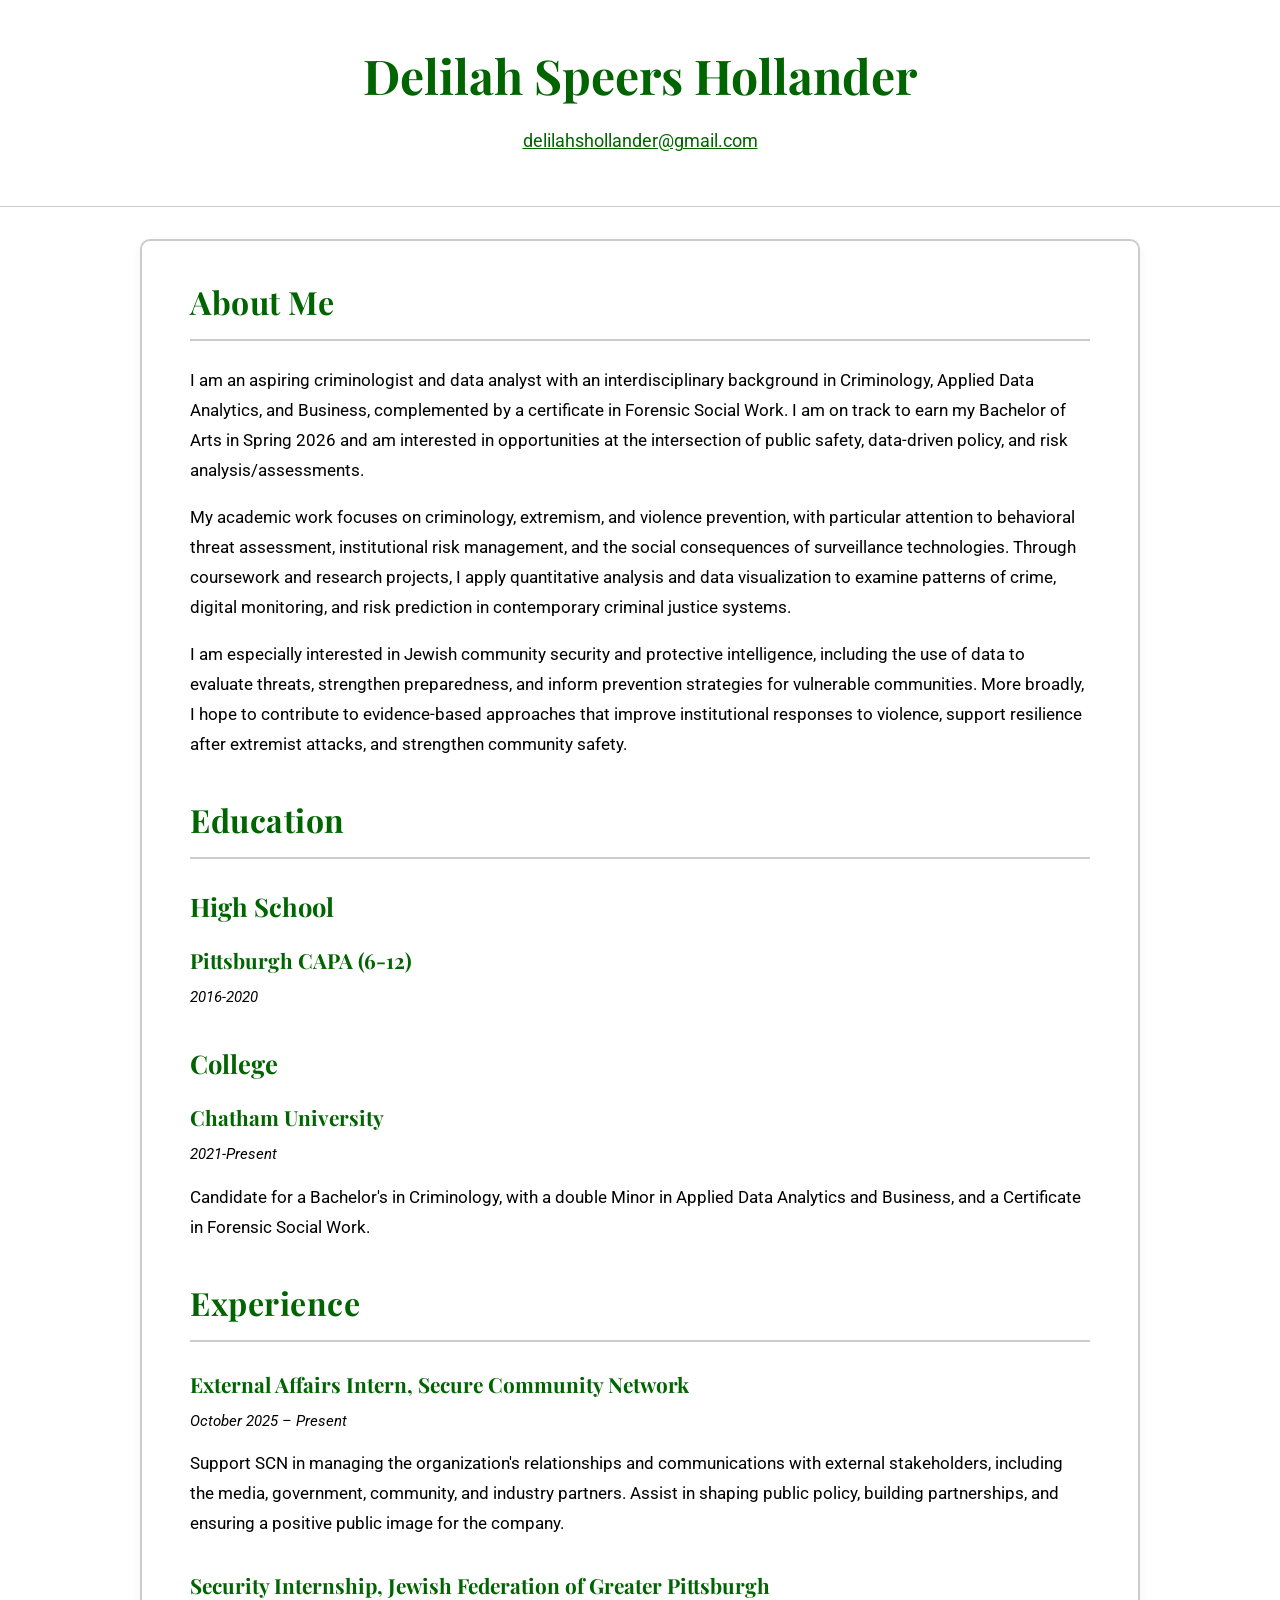
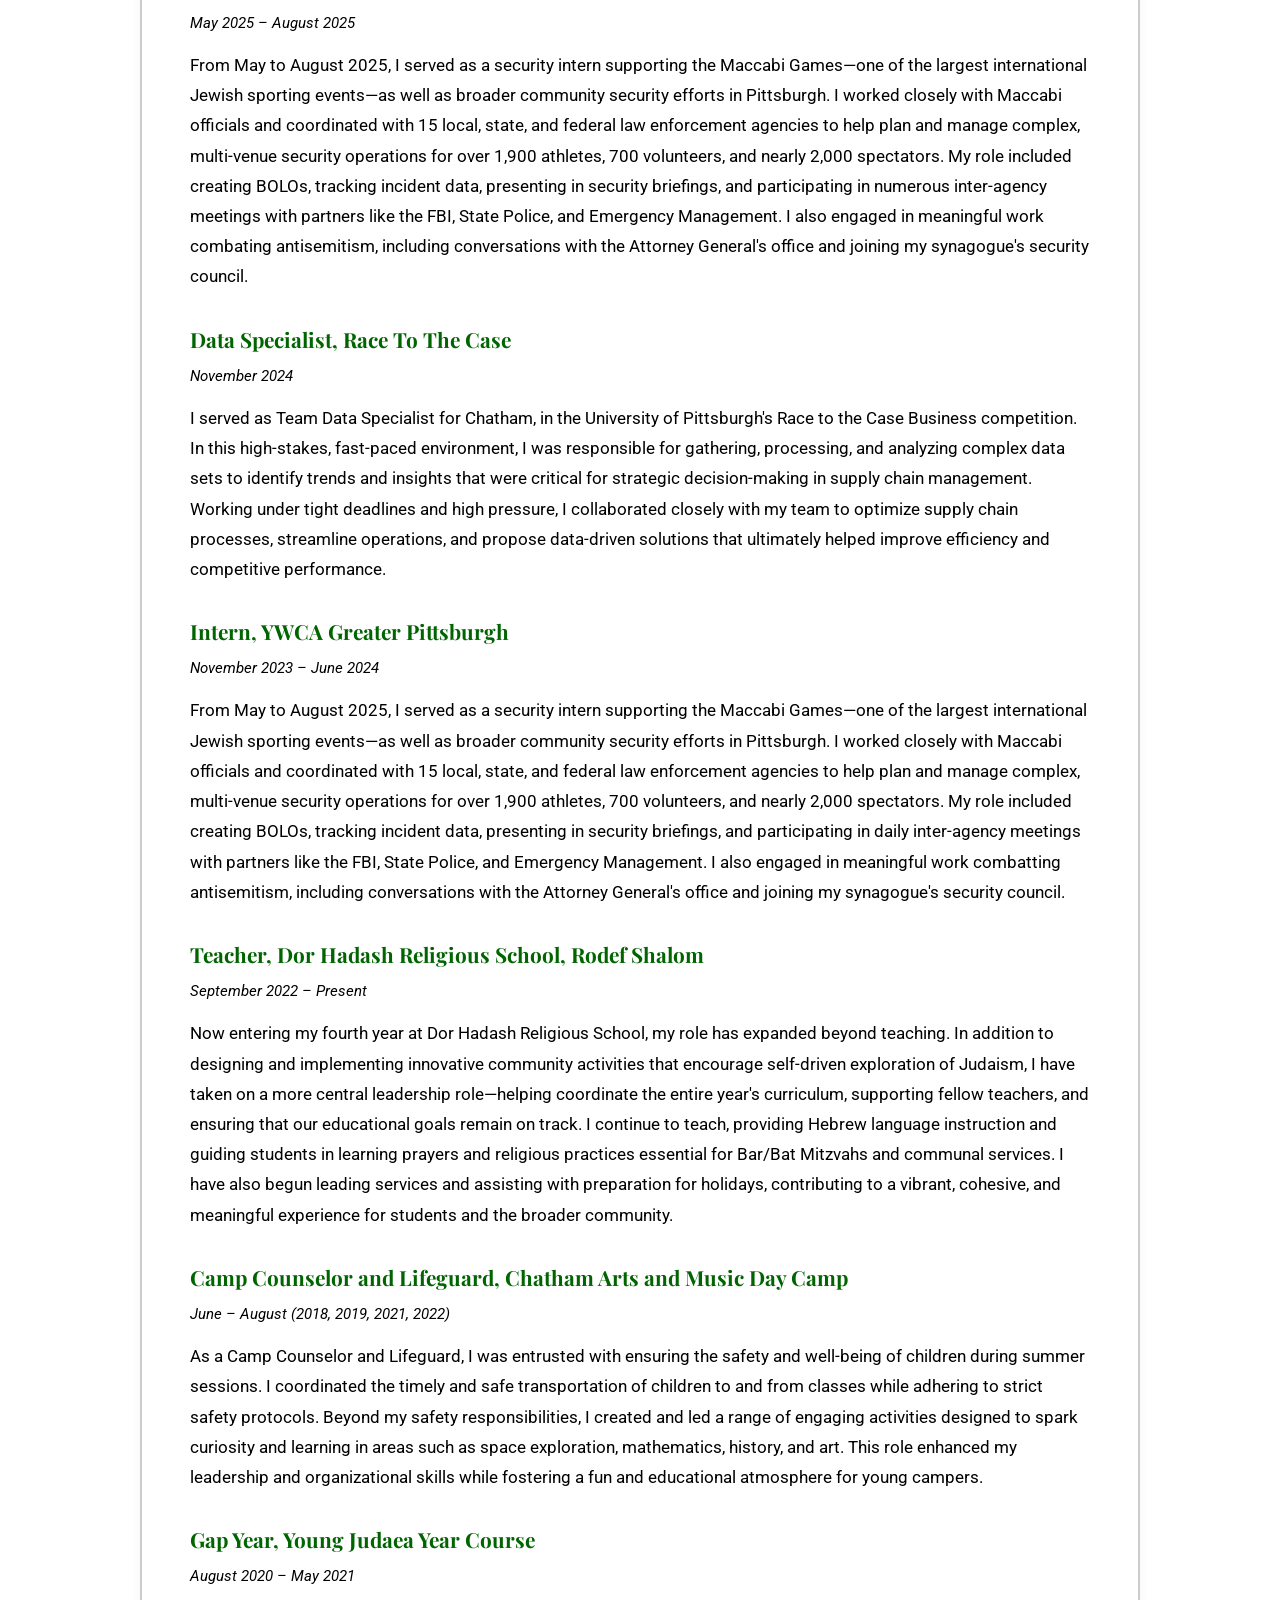
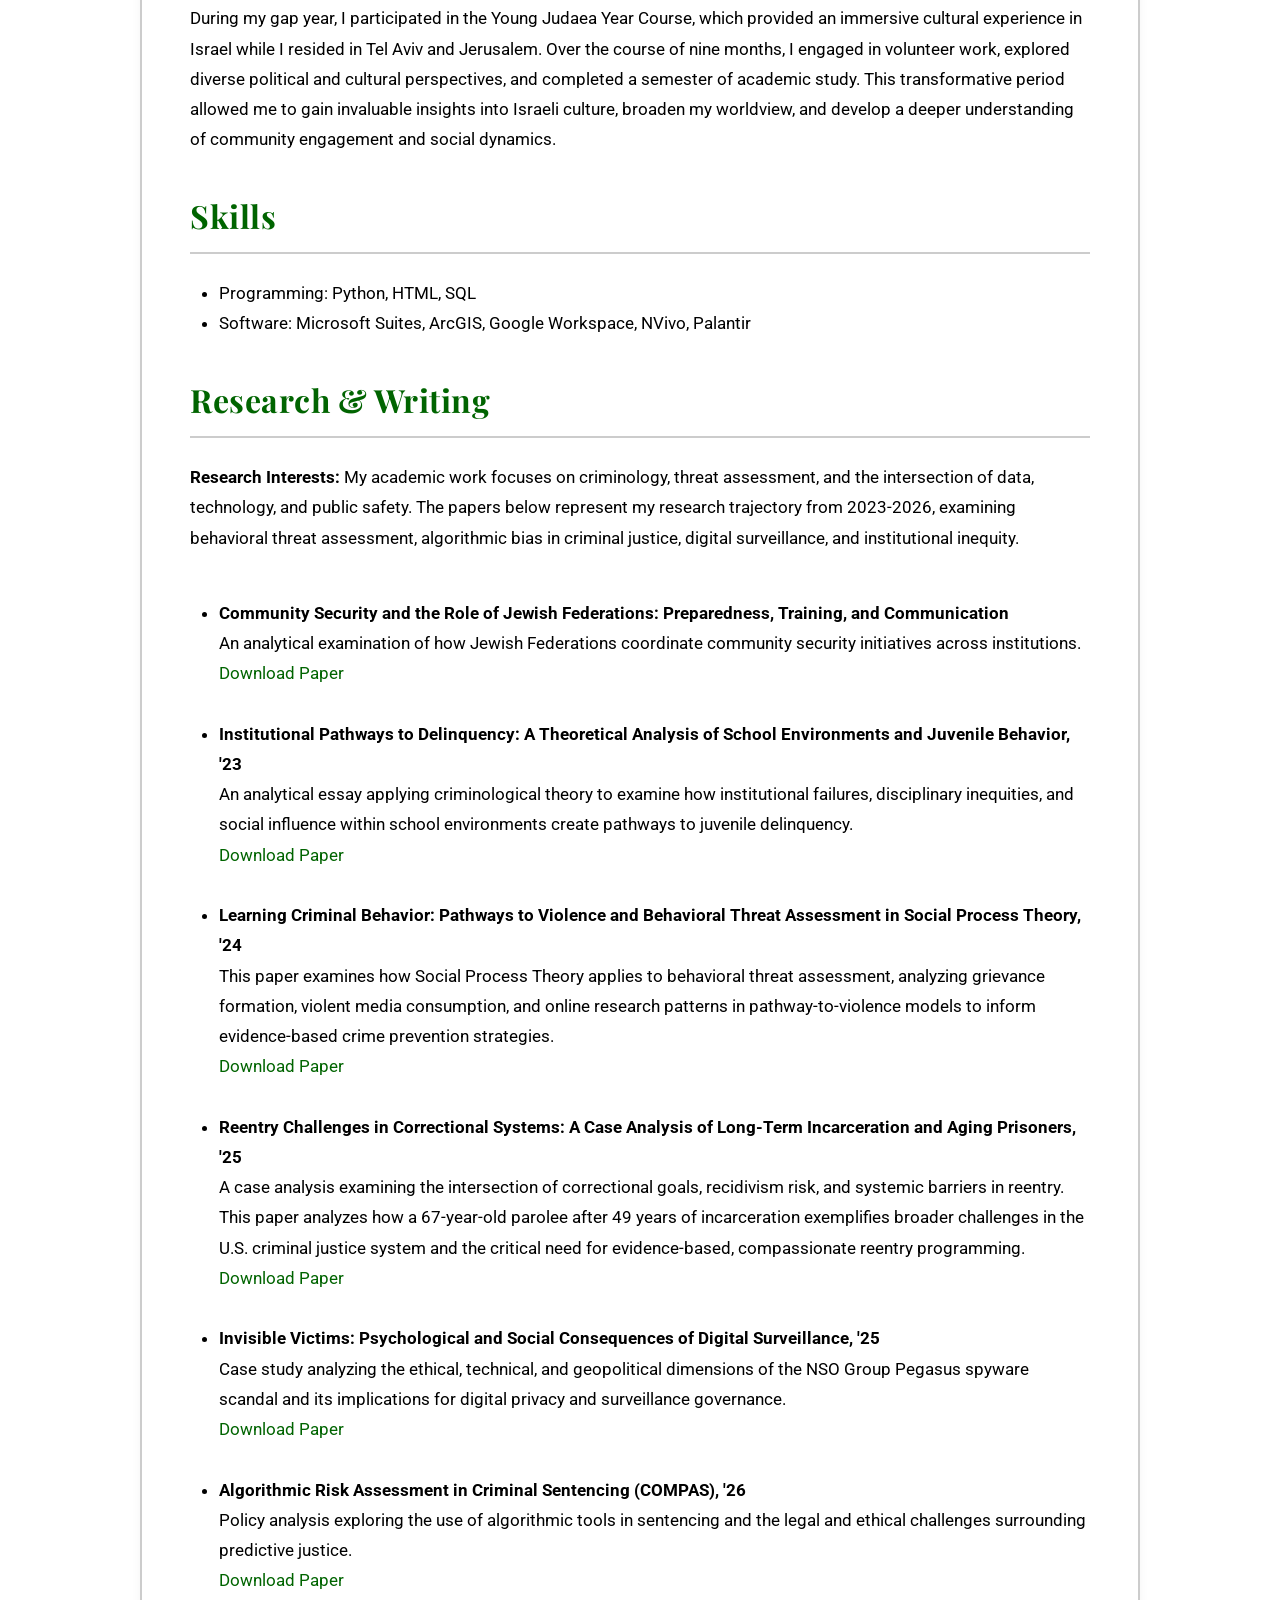
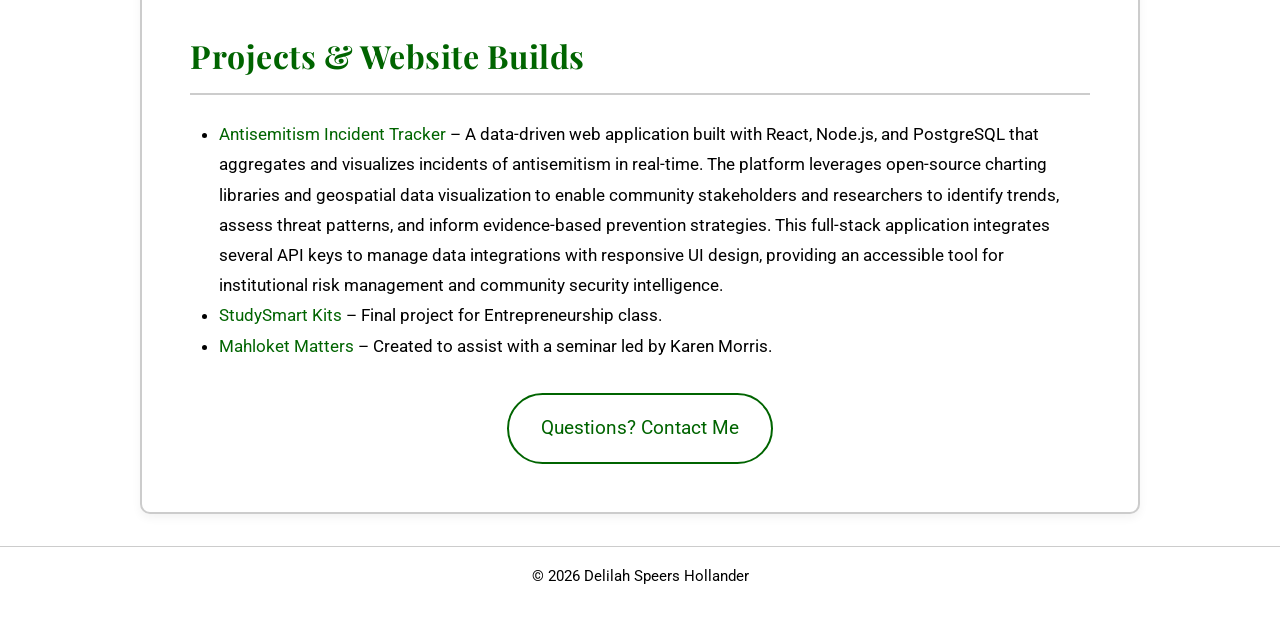
==== index.htm @ 7270657f "Complete resume rebuild - fresh deploy" ====
<!DOCTYPE html>
<html lang="en">
<head>
  <meta charset="UTF-8" />
  <meta name="viewport" content="width=device-width, initial-scale=1" />
  <title>Delilah Speers Hollander - Resume</title>
  <!-- Google Fonts for a sophisticated look -->
  <link href="https://fonts.googleapis.com/css2?family=Playfair+Display:wght@400;700&family=Roboto:wght@300;400;500&display=swap" rel="stylesheet">
  <style>
    :root {
      --border: #CCCCCC;       /* Grey outline */
      --heading: #006400;      /* Dark green for headings and bold text */
      --bg: #ffffff;           /* White background */
      --container-bg: #ffffff;  /* White container background */
      --text: #000000;         /* Black text */
      --hover: #004d00;        /* Darker green for hover effects */
    }
    
    /* Basic Reset */
    * {
      margin: 0;
      padding: 0;
      box-sizing: border-box;
    }
    
    body {
      font-family: 'Roboto', sans-serif;
      background: var(--bg);
      color: var(--text);
      line-height: 1.8;
      padding-bottom: 2rem;
    }
    
    header {
      background: var(--bg);
      text-align: center;
      padding: 2rem 1rem;
      border-bottom: 1px solid var(--border);
    }
    
    header h1 {
      font-family: 'Playfair Display', serif;
      font-size: 3rem;
      color: var(--heading);
      margin-bottom: 0.5rem;
    }
    
    header p {
      font-size: 1.1rem;
      color: var(--text);
    }
    
    header a {
      color: var(--heading);
      text-decoration: underline;
    }
    
    .container {
      max-width: 1000px;
      margin: 2rem auto;
      background: var(--container-bg);
      padding: 2rem 3rem;
      border-radius: 10px;
      box-shadow: 0 4px 10px rgba(0,0,0,0.05);
      border: 2px solid var(--border);
    }
    
    section {
      margin-bottom: 2rem;
    }
    
    section h2 {
      font-family: 'Playfair Display', serif;
      font-size: 2rem;
      color: var(--heading);
      border-bottom: 2px solid var(--border);
      padding-bottom: 0.5rem;
      margin-bottom: 1.5rem;
      letter-spacing: 0.5px;
    }
    
    section h3 {
      font-family: 'Playfair Display', serif;
      margin-top: 1.5rem;
      font-size: 1.6rem;
      color: var(--heading);
      margin-bottom: 0.8rem;
    }
    
    .edu-item, .job, .course-item, .skill-item, .project-item {
      margin-bottom: 1.8rem;
    }
    
    .edu-title, .job-title {
      font-family: 'Playfair Display', serif;
      font-weight: 700;
      font-size: 1.3rem;
      color: var(--heading);
      margin-bottom: 0.3rem;
    }
    
    .edu-date, .job-date {
      font-style: italic;
      font-size: 0.95rem;
      color: var(--text);
      margin-bottom: 0.8rem;
    }
    
    p {
      margin-bottom: 1rem;
      font-size: 1.05rem;
    }
    
    ul {
      list-style: disc;
      margin-left: 1.8rem;
      font-size: 1.05rem;
      margin-bottom: 1rem;
    }
    
    a {
      color: var(--heading);
      text-decoration: none;
      transition: color 0.3s;
    }
    
    a:hover {
      color: var(--hover);
    }
    
    /* Contact Button Styles */
    .contact-button-container {
      text-align: center;
      margin-top: 2rem;
    }
    
    .contact-button {
      background-color: var(--bg);
      border: 2px solid var(--heading);
      color: var(--heading);
      padding: 1rem 2rem;
      text-decoration: none;
      border-radius: 50px;
      font-size: 1.2rem;
      transition: background-color 0.3s, color 0.3s, transform 0.3s;
      display: inline-block;
      margin-bottom: 1rem;
    }
    
    .contact-button:hover {
      background-color: var(--heading);
      color: var(--bg);
      transform: translateY(-3px);
    }
    
    footer {
      text-align: center;
      padding: 1rem;
      background: var(--bg);
      color: var(--text);
      border-top: 1px solid var(--border);
      font-size: 0.95rem;
      margin-top: 2rem;
    }
    
    /* Responsive */
    @media (max-width: 768px) {
      header h1 {
        font-size: 2.5rem;
      }
      .container {
        margin: 1rem;
        padding: 1.5rem;
      }
    }
  </style>
</head>
<body>
  <header>
    <h1>Delilah Speers Hollander</h1>
    <p><a href="mailto:delilahshollander@gmail.com">delilahshollander@gmail.com</a></p>
  </header>
  
  <div class="container">
    <!-- About Me Section -->
    <section id="about">
      <h2>About Me</h2>
      <p>I am an aspiring criminologist and data analyst with an interdisciplinary background in Criminology, Applied Data Analytics, and Business, complemented by a certificate in Forensic Social Work. 
        I am on track to earn my Bachelor of Arts in Spring 2026 and am interested in opportunities at the intersection of public safety, data-driven policy, and risk analysis/assessments.</p>
      <p>My academic work focuses on criminology, extremism, and violence prevention, with particular attention to behavioral threat assessment, institutional risk management, and the social consequences of surveillance technologies. 
        Through coursework and research projects, I apply quantitative analysis and data visualization to examine patterns of crime, digital monitoring, and risk prediction in contemporary criminal justice systems.</p>
      <p>I am especially interested in Jewish community security and protective intelligence, including the use of data to evaluate threats, strengthen preparedness, and inform prevention strategies for vulnerable communities. 
        More broadly, I hope to contribute to evidence-based approaches that improve institutional responses to violence, support resilience after extremist attacks, and strengthen community safety.</p>
    </section>
    
    <!-- Education Section -->
    <section id="education">
      <h2>Education</h2>
      <h3>High School</h3>
      <div class="edu-item">
        <div class="edu-title">Pittsburgh CAPA (6-12)</div>
        <div class="edu-date">2016-2020</div>
      </div>
      <h3>College</h3>
      <div class="edu-item">
        <div class="edu-title">Chatham University</div>
        <div class="edu-date">2021-Present</div>
        <p>Candidate for a Bachelor's in Criminology, with a double Minor in Applied Data Analytics and Business, and a Certificate in Forensic Social Work.</p>
      </div>
    </section>
    
    <!-- Experience Section -->
    <section id="experience">
      <h2>Experience</h2>

       <div class="job">
        <div class="job-title">External Affairs Intern, Secure Community Network</div>
        <div class="job-date">October 2025 – Present</div>
        <p>Support SCN in managing the organization's relationships and communications with external stakeholders, including the media, government, community, and industry partners. Assist in shaping public policy, building partnerships, and ensuring a positive public image for the company.</p>
       </div>
      
        <div class="job">
        <div class="job-title">Security Internship, Jewish Federation of Greater Pittsburgh</div>
        <div class="job-date">May 2025 – August 2025</div>
        <p>From May to August 2025, I served as a security intern supporting the Maccabi Games—one of the largest international Jewish sporting events—as well as broader community security efforts in Pittsburgh. I worked closely with Maccabi officials and coordinated with 15 local, state, and federal law enforcement agencies to help plan and manage complex, multi-venue security operations for over 1,900 athletes, 700 volunteers, and nearly 2,000 spectators.
           My role included creating BOLOs, tracking incident data, presenting in security briefings, and participating in numerous inter-agency meetings with partners like the FBI, State Police, and Emergency Management. I also engaged in meaningful work combating antisemitism, including conversations with the Attorney General's office and joining my synagogue's security council.</p>
      </div>
      
      <div class="job">
        <div class="job-title">Data Specialist, Race To The Case</div>
        <div class="job-date">November 2024</div>
        <p>I served as Team Data Specialist for Chatham, in the University of Pittsburgh's Race to the Case Business competition. In this high-stakes, fast-paced environment, I was responsible for gathering, processing, and analyzing complex data sets to identify trends and insights that were critical for strategic decision-making in supply chain management. Working under tight deadlines and high pressure, I collaborated closely with my team to optimize supply chain processes, streamline operations, and propose data-driven solutions that ultimately helped improve efficiency and competitive performance.</p>
      </div>
      
      <div class="job">
        <div class="job-title">Intern, YWCA Greater Pittsburgh</div>
        <div class="job-date">November 2023 – June 2024</div>
        <p>From May to August 2025, I served as a security intern supporting the Maccabi Games—one of the largest international Jewish sporting events—as well as broader community security efforts in Pittsburgh. I worked closely with Maccabi officials and coordinated with 15 local, state, and federal law enforcement agencies to help plan and manage complex, multi-venue security operations for over 1,900 athletes, 700 volunteers, and nearly 2,000 spectators.

My role included creating BOLOs, tracking incident data, presenting in security briefings, and participating in daily inter-agency meetings with partners like the FBI, State Police, and Emergency Management. I also engaged in meaningful work combatting antisemitism, including conversations with the Attorney General's office and joining my synagogue's security council.</p>
      </div>
      
      <div class="job">
        <div class="job-title">Teacher, Dor Hadash Religious School, Rodef Shalom</div>
        <div class="job-date">September 2022 – Present</div>
        <p>Now entering my fourth year at Dor Hadash Religious School, my role has expanded beyond teaching. In addition to designing and implementing innovative community activities that encourage self-driven exploration of Judaism, I have taken on a more central leadership role—helping coordinate the entire year's curriculum, supporting fellow teachers, and ensuring that our educational goals remain on track. I continue to teach, providing Hebrew language instruction and guiding students in learning prayers and religious practices essential for Bar/Bat Mitzvahs and communal services. I have also begun leading services and assisting with preparation for holidays, contributing to a vibrant, cohesive, and meaningful experience for students and the broader community.</p>
      </div>
      
      <div class="job">
        <div class="job-title">Camp Counselor and Lifeguard, Chatham Arts and Music Day Camp</div>
        <div class="job-date">June – August (2018, 2019, 2021, 2022)</div>
        <p>As a Camp Counselor and Lifeguard, I was entrusted with ensuring the safety and well-being of children during summer sessions. I coordinated the timely and safe transportation of children to and from classes while adhering to strict safety protocols. Beyond my safety responsibilities, I created and led a range of engaging activities designed to spark curiosity and learning in areas such as space exploration, mathematics, history, and art. This role enhanced my leadership and organizational skills while fostering a fun and educational atmosphere for young campers.</p>
      </div>
      
      <div class="job">
        <div class="job-title">Gap Year, Young Judaea Year Course</div>
        <div class="job-date">August 2020 – May 2021</div>
        <p>During my gap year, I participated in the Young Judaea Year Course, which provided an immersive cultural experience in Israel while I resided in Tel Aviv and Jerusalem. Over the course of nine months, I engaged in volunteer work, explored diverse political and cultural perspectives, and completed a semester of academic study. This transformative period allowed me to gain invaluable insights into Israeli culture, broaden my worldview, and develop a deeper understanding of community engagement and social dynamics.</p>
      </div>
    </section>
    
    <!-- Skills Section -->
    <section id="skills">
      <h2>Skills</h2>
      <ul>
        <li>Programming: Python, HTML, SQL</li>
        <li>Software: Microsoft Suites, ArcGIS, Google Workspace, NVivo, Palantir</li>
      </ul>
    </section>
<section id="research">
  <h2>Research & Writing</h2>

  <p><strong>Research Interests:</strong> My academic work focuses on criminology, threat assessment, and the intersection of data, technology, and public safety. The papers below represent my research trajectory from 2023-2026, examining behavioral threat assessment, algorithmic bias in criminal justice, digital surveillance, and institutional inequity.</p>

  <br>
  
  <ul>
     <li>
       <strong>Community Security and the Role of Jewish Federations: Preparedness, Training, and Communication </strong><br>
       An analytical examination of how Jewish Federations coordinate community security initiatives across institutions. 
             <br>
      <a href="DH.Community_Security_Role_of_Jewish_Federations.pdf" target="_blank">Download Paper</a>
     </li>
       
       <br>

      
    <li>
      <strong>Institutional Pathways to Delinquency: A Theoretical Analysis of School Environments and Juvenile Behavior, '23 </strong><br>
      An analytical essay applying criminological theory to examine how institutional failures, disciplinary inequities, and social influence within school environments create pathways to juvenile delinquency.
      <br>
      <a href="DH.Institutional_Pathways_To_Delinquency.pdf" target="_blank">Download Paper</a>
    </li>
    
    <br>

   <li>
      <strong>Learning Criminal Behavior: Pathways to Violence and Behavioral Threat Assessment in Social Process Theory, '24 </strong><br>
      This paper examines how Social Process Theory applies to behavioral threat assessment, analyzing grievance formation, violent media consumption, and online research patterns in pathway-to-violence models to inform evidence-based crime prevention strategies. 
      <br>
      <a href="Dh.Social_Process_Theory.pdf" target="_blank">Download Paper</a>
    </li>

    <br>

     <li>
      <strong>Reentry Challenges in Correctional Systems: A Case Analysis of Long-Term Incarceration and Aging Prisoners, '25 </strong><br>
      A case analysis examining the intersection of correctional goals, recidivism risk, and systemic barriers in reentry. This paper analyzes how a 67-year-old parolee after 49 years of incarceration exemplifies broader challenges in the U.S. criminal justice system and the critical need for evidence-based, compassionate reentry programming.
       <br>
      <a href="DH.Reentry_Challenges.pdf" target="_blank">Download Paper</a>
    </li>

    <br>
    
    <li>
      <strong>Invisible Victims: Psychological and Social Consequences of Digital Surveillance, '25 </strong><br>
      Case study analyzing the ethical, technical, and geopolitical dimensions of the NSO Group Pegasus spyware scandal and its implications for digital privacy and surveillance governance.
      <br>
      <a href="DH.Pegasus_Spyware_Scandal.pdf" target="_blank">Download Paper</a>
    </li>

    <br>

    <li>
      <strong>Algorithmic Risk Assessment in Criminal Sentencing (COMPAS), '26 </strong><br>
      Policy analysis exploring the use of algorithmic tools in sentencing and the legal and ethical challenges surrounding predictive justice.
      <br>
      <a href="DH.Predicting_Risk.pdf" target="_blank">Download Paper</a> 
    </li>

  </ul>
  
</section>
    
    <!-- Projects / Website Builds Section -->
    <section id="projects">
      <h2>Projects & Website Builds</h2>
      <ul>
        <li><a href="https://antisemitic-tracker-109d36551533.herokuapp.com/#home" target="_blank">Antisemitism Incident Tracker</a> – A data-driven web application built with React, Node.js, and PostgreSQL that aggregates and visualizes incidents of antisemitism in real-time. The platform leverages open-source charting libraries and geospatial data visualization to enable community stakeholders and researchers to identify trends, assess threat patterns, and inform evidence-based prevention strategies. This full-stack application integrates several API keys to manage data integrations with responsive UI design, providing an accessible tool for institutional risk management and community security intelligence.</li>
        <li><a href="https://dhollander24.github.io/studysmart-kits/" target="_blank">StudySmart Kits</a> – Final project for Entrepreneurship class.</li>
        <li><a href="https://dhollander24.github.io/mahloketmatters.dorhadash/" target="_blank">Mahloket Matters</a> – Created to assist with a seminar led by Karen Morris.</li>
      </ul>
    </section>
    
    <!-- Contact Button -->
    <div class="contact-button-container">
      <a href="mailto:delilahshollander@gmail.com" class="contact-button">Questions? Contact Me</a>
    </div>
    
  </div>
  
  <footer>
    &copy; 2026 Delilah Speers Hollander
  </footer>
</body>
</html>
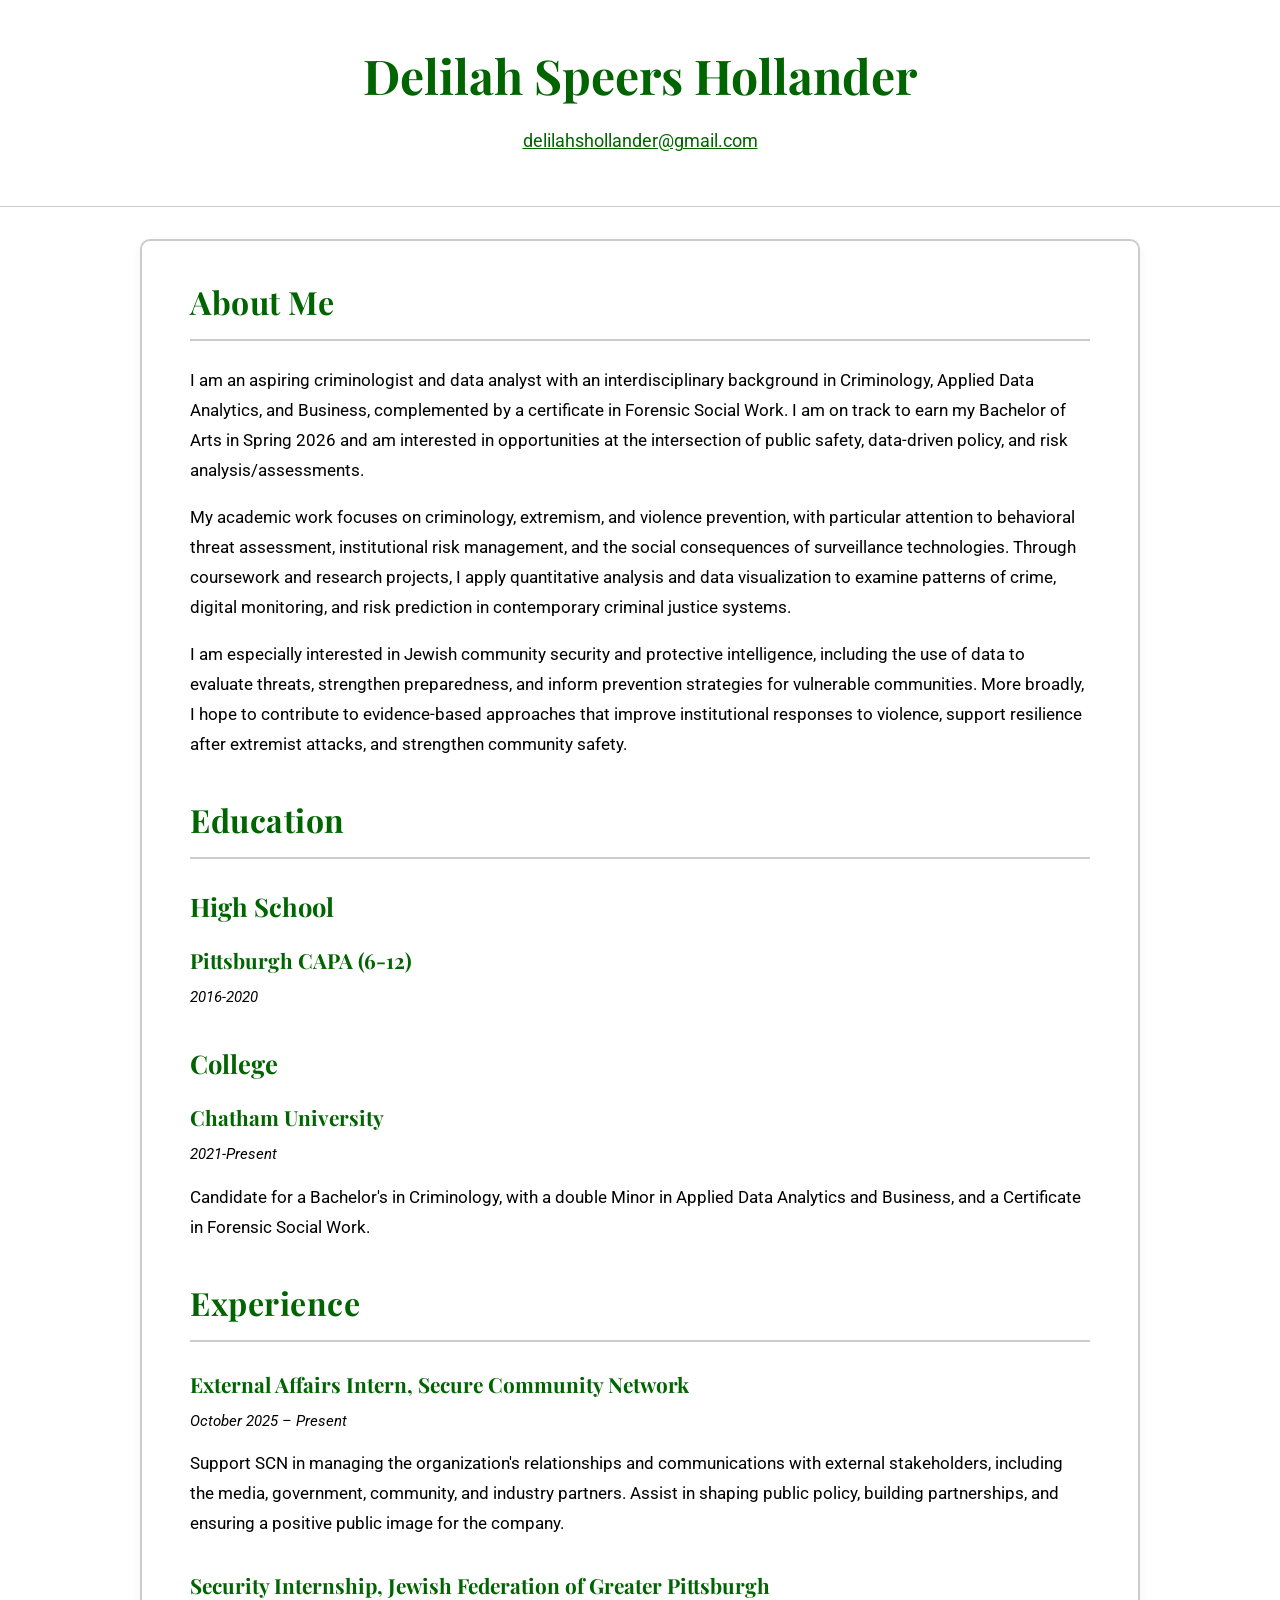
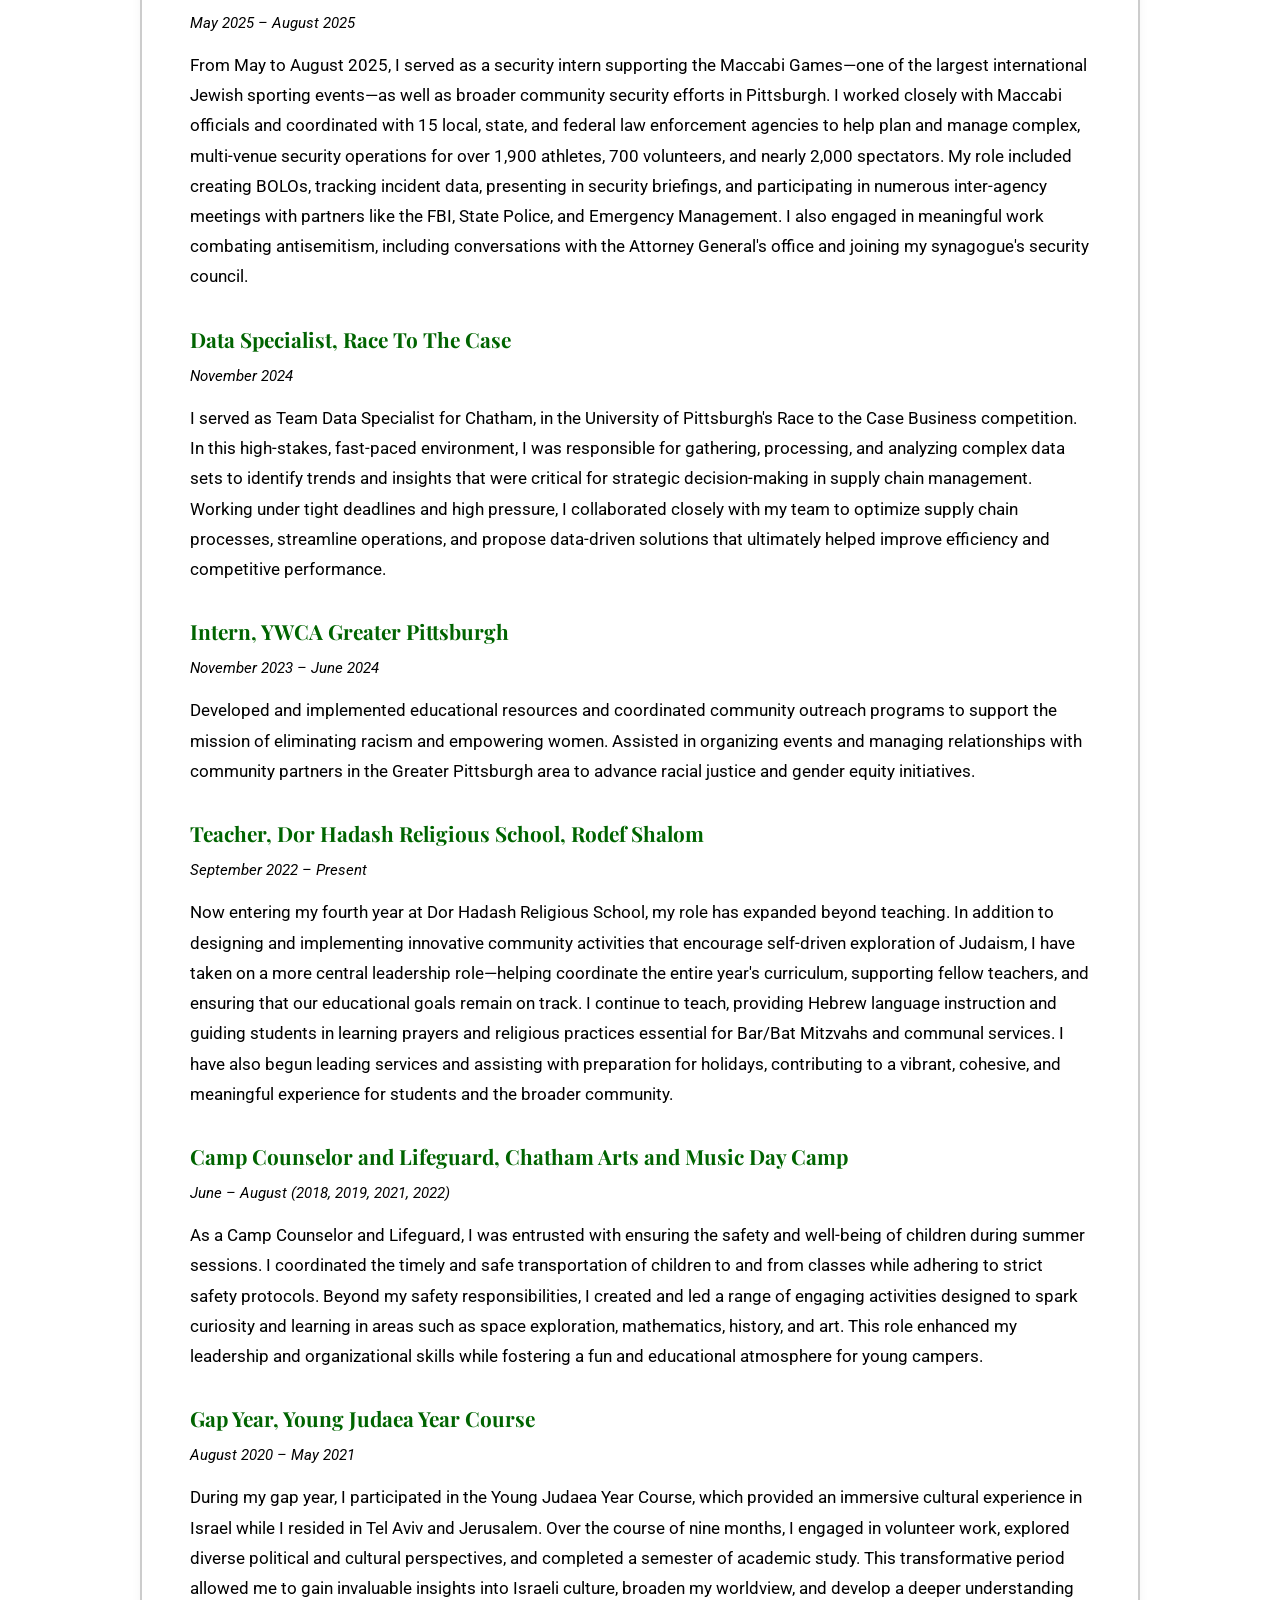
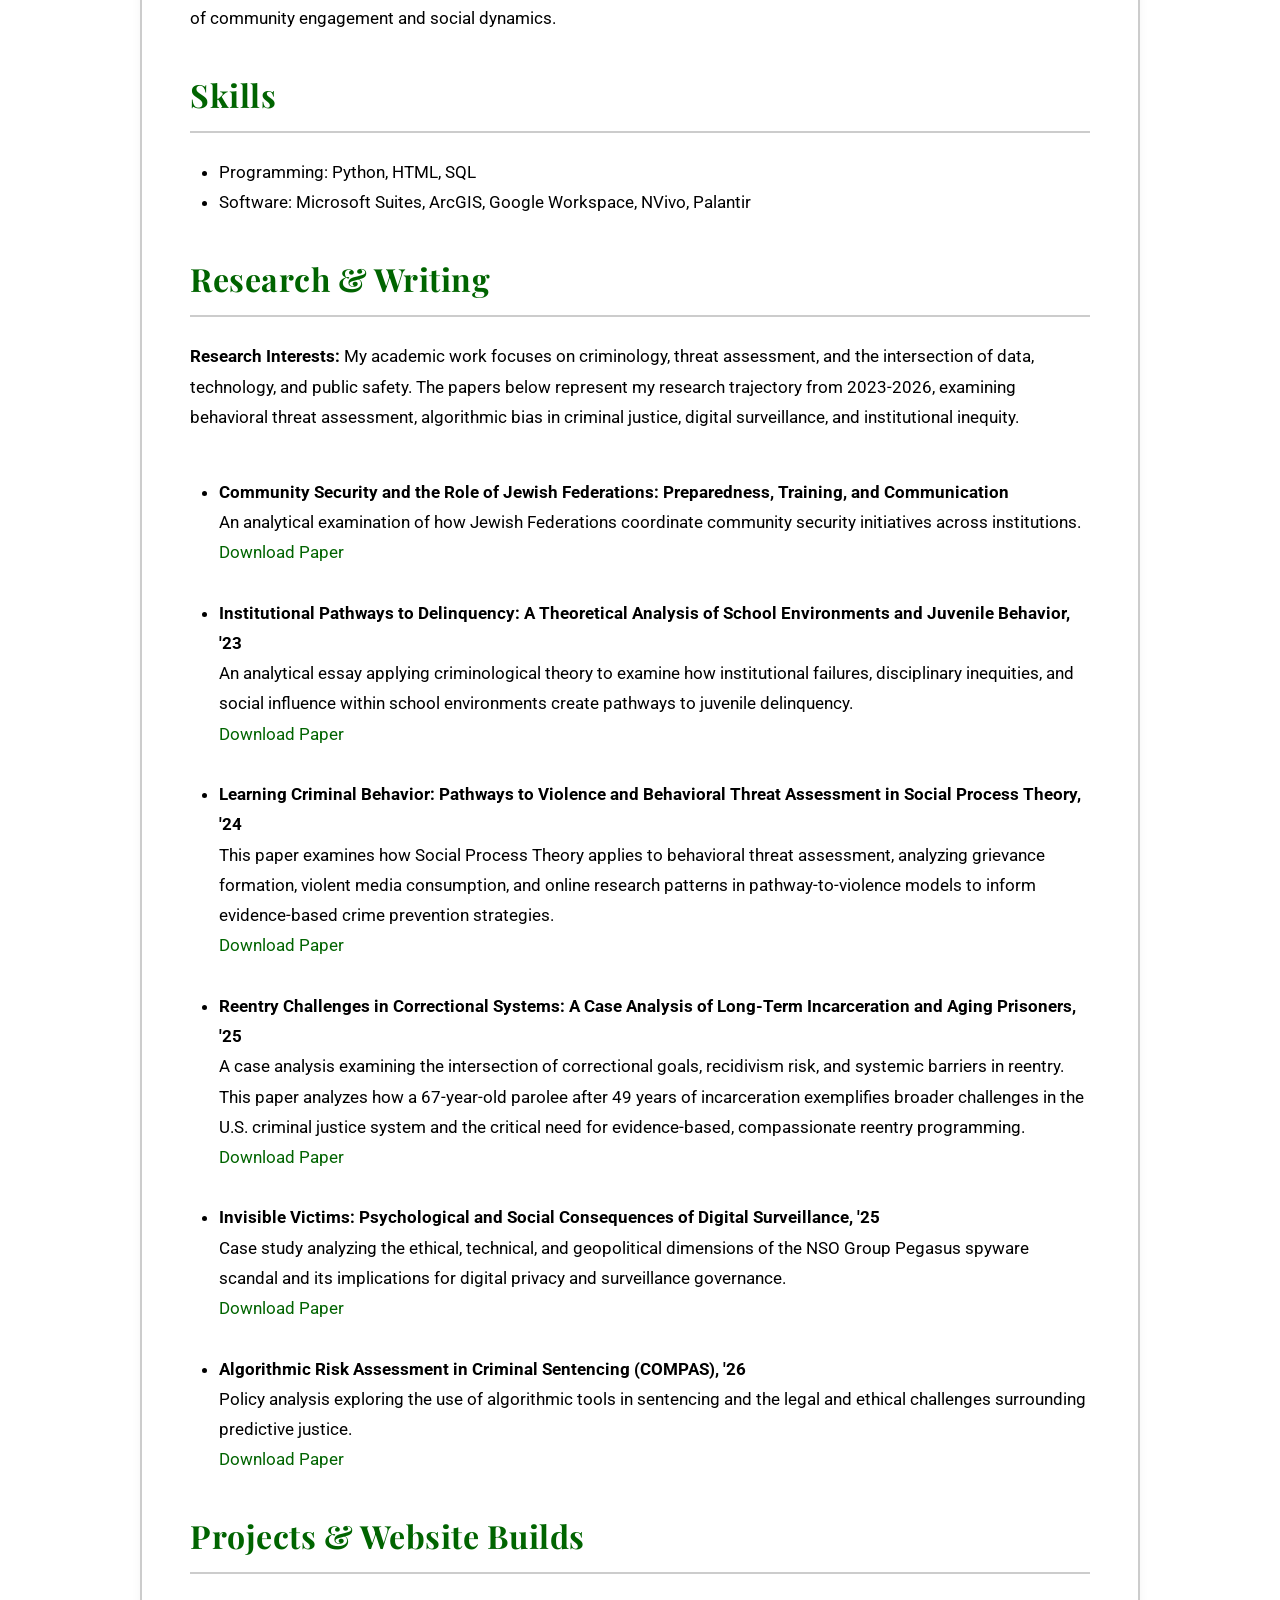
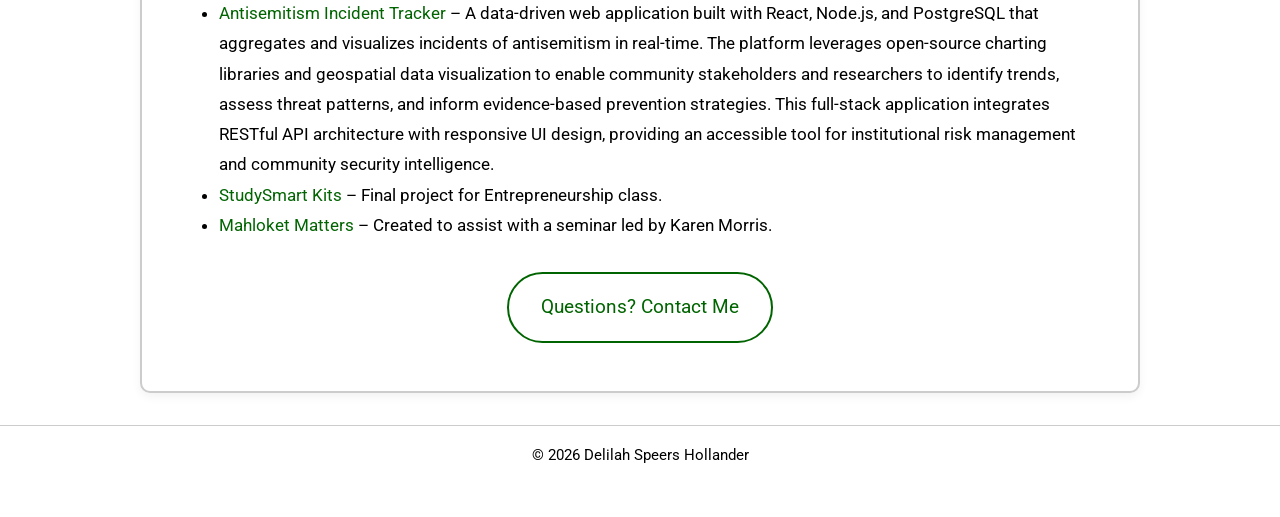
==== commit a407c6c2: "Update index.htm" ====
--- a/index.htm
+++ b/index.htm
@@ -212,7 +212,6 @@
     <!-- Experience Section -->
     <section id="experience">
       <h2>Experience</h2>
-
        <div class="job">
         <div class="job-title">External Affairs Intern, Secure Community Network</div>
         <div class="job-date">October 2025 – Present</div>
@@ -235,9 +234,7 @@
       <div class="job">
         <div class="job-title">Intern, YWCA Greater Pittsburgh</div>
         <div class="job-date">November 2023 – June 2024</div>
-        <p>From May to August 2025, I served as a security intern supporting the Maccabi Games—one of the largest international Jewish sporting events—as well as broader community security efforts in Pittsburgh. I worked closely with Maccabi officials and coordinated with 15 local, state, and federal law enforcement agencies to help plan and manage complex, multi-venue security operations for over 1,900 athletes, 700 volunteers, and nearly 2,000 spectators.
-
-My role included creating BOLOs, tracking incident data, presenting in security briefings, and participating in daily inter-agency meetings with partners like the FBI, State Police, and Emergency Management. I also engaged in meaningful work combatting antisemitism, including conversations with the Attorney General's office and joining my synagogue's security council.</p>
+        <p>Developed and implemented educational resources and coordinated community outreach programs to support the mission of eliminating racism and empowering women. Assisted in organizing events and managing relationships with community partners in the Greater Pittsburgh area to advance racial justice and gender equity initiatives.</p>
       </div>
       
       <div class="job">
@@ -269,9 +266,7 @@
     </section>
 <section id="research">
   <h2>Research & Writing</h2>
-
   <p><strong>Research Interests:</strong> My academic work focuses on criminology, threat assessment, and the intersection of data, technology, and public safety. The papers below represent my research trajectory from 2023-2026, examining behavioral threat assessment, algorithmic bias in criminal justice, digital surveillance, and institutional inequity.</p>
-
   <br>
   
   <ul>
@@ -283,7 +278,6 @@
      </li>
        
        <br>
-
       
     <li>
       <strong>Institutional Pathways to Delinquency: A Theoretical Analysis of School Environments and Juvenile Behavior, '23 </strong><br>
@@ -293,23 +287,19 @@
     </li>
     
     <br>
-
    <li>
       <strong>Learning Criminal Behavior: Pathways to Violence and Behavioral Threat Assessment in Social Process Theory, '24 </strong><br>
       This paper examines how Social Process Theory applies to behavioral threat assessment, analyzing grievance formation, violent media consumption, and online research patterns in pathway-to-violence models to inform evidence-based crime prevention strategies. 
       <br>
       <a href="Dh.Social_Process_Theory.pdf" target="_blank">Download Paper</a>
     </li>
-
     <br>
-
      <li>
       <strong>Reentry Challenges in Correctional Systems: A Case Analysis of Long-Term Incarceration and Aging Prisoners, '25 </strong><br>
       A case analysis examining the intersection of correctional goals, recidivism risk, and systemic barriers in reentry. This paper analyzes how a 67-year-old parolee after 49 years of incarceration exemplifies broader challenges in the U.S. criminal justice system and the critical need for evidence-based, compassionate reentry programming.
        <br>
       <a href="DH.Reentry_Challenges.pdf" target="_blank">Download Paper</a>
     </li>
-
     <br>
     
     <li>
@@ -318,16 +308,13 @@
       <br>
       <a href="DH.Pegasus_Spyware_Scandal.pdf" target="_blank">Download Paper</a>
     </li>
-
     <br>
-
     <li>
       <strong>Algorithmic Risk Assessment in Criminal Sentencing (COMPAS), '26 </strong><br>
       Policy analysis exploring the use of algorithmic tools in sentencing and the legal and ethical challenges surrounding predictive justice.
       <br>
       <a href="DH.Predicting_Risk.pdf" target="_blank">Download Paper</a> 
     </li>
-
   </ul>
   
 </section>
@@ -336,7 +323,7 @@
     <section id="projects">
       <h2>Projects & Website Builds</h2>
       <ul>
-        <li><a href="https://antisemitic-tracker-109d36551533.herokuapp.com/#home" target="_blank">Antisemitism Incident Tracker</a> – A data-driven web application built with React, Node.js, and PostgreSQL that aggregates and visualizes incidents of antisemitism in real-time. The platform leverages open-source charting libraries and geospatial data visualization to enable community stakeholders and researchers to identify trends, assess threat patterns, and inform evidence-based prevention strategies. This full-stack application integrates several API keys to manage data integrations with responsive UI design, providing an accessible tool for institutional risk management and community security intelligence.</li>
+        <li><a href="https://antisemitic-tracker-109d36551533.herokuapp.com/#home" target="_blank">Antisemitism Incident Tracker</a> – A data-driven web application built with React, Node.js, and PostgreSQL that aggregates and visualizes incidents of antisemitism in real-time. The platform leverages open-source charting libraries and geospatial data visualization to enable community stakeholders and researchers to identify trends, assess threat patterns, and inform evidence-based prevention strategies. This full-stack application integrates RESTful API architecture with responsive UI design, providing an accessible tool for institutional risk management and community security intelligence.</li>
         <li><a href="https://dhollander24.github.io/studysmart-kits/" target="_blank">StudySmart Kits</a> – Final project for Entrepreneurship class.</li>
         <li><a href="https://dhollander24.github.io/mahloketmatters.dorhadash/" target="_blank">Mahloket Matters</a> – Created to assist with a seminar led by Karen Morris.</li>
       </ul>
